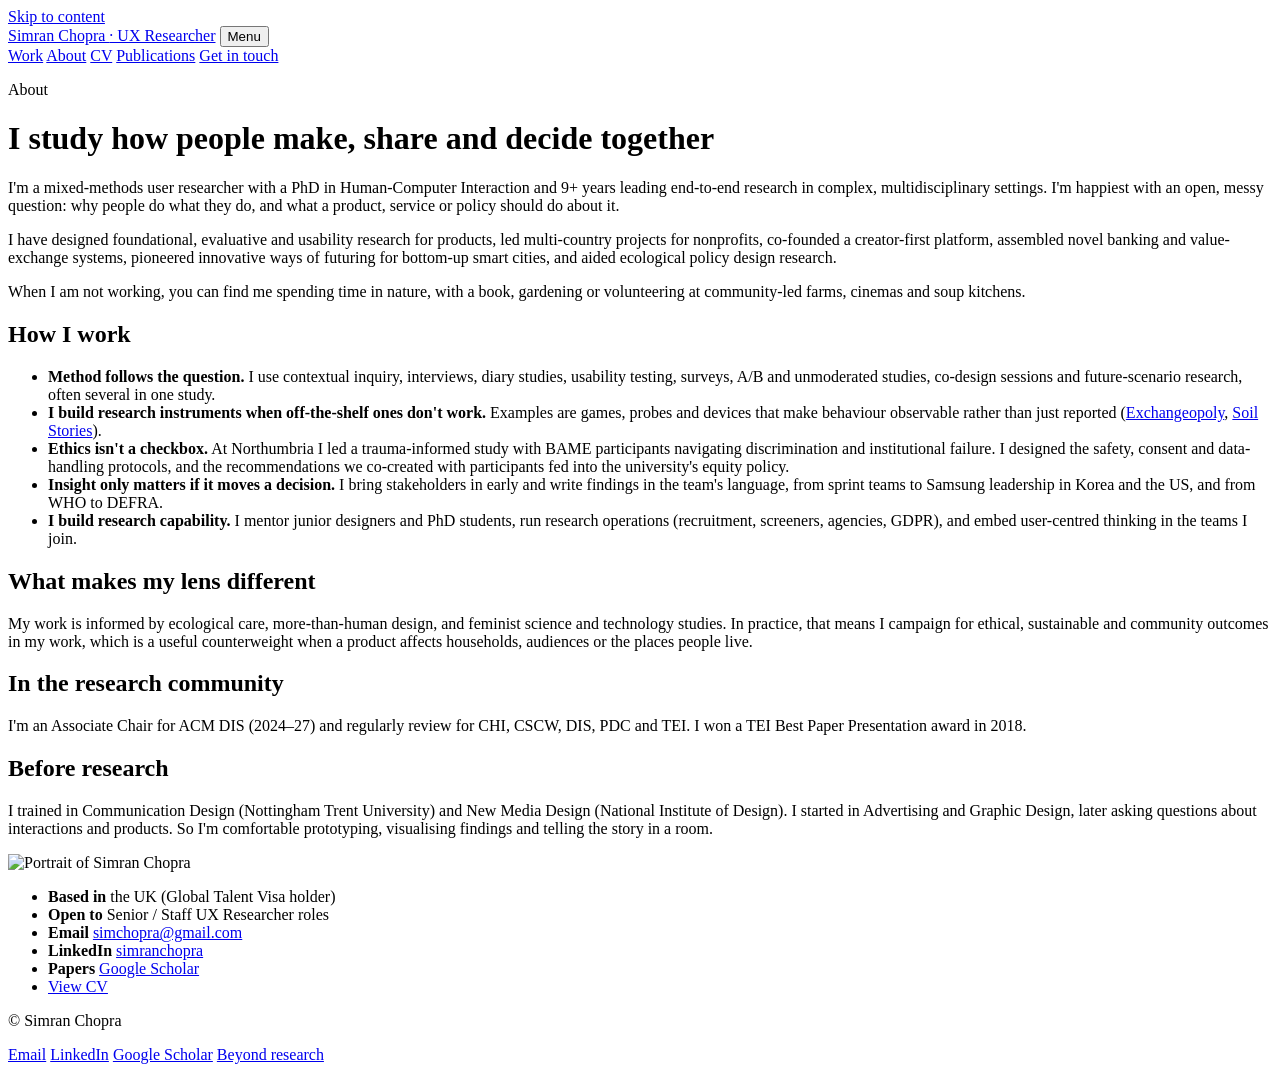
==== about/index.html @ c25fecdd "Update index.html" ====
<!doctype html>
<html lang="en">
<head>
  <meta charset="utf-8">
  <meta name="viewport" content="width=device-width, initial-scale=1">
  <title>About | Simran Chopra, UX Researcher</title>
  <meta name="description" content="About Simran Chopra, PhD: a mixed-methods UX researcher with 9+ years across Samsung R&amp;D, health products, a 0→1 startup, global health and HCI research.">
  <meta property="og:type" content="profile">
  <meta property="og:title" content="About Simran Chopra, UX Researcher">
  <meta property="og:image" content="https://simranchopra.com/images/profile.jpg">
  <meta property="og:url" content="https://simranchopra.com/about/">
  <link rel="canonical" href="https://simranchopra.com/about/">
  <link rel="preconnect" href="https://fonts.googleapis.com">
  <link rel="preconnect" href="https://fonts.gstatic.com" crossorigin>
  <link href="https://fonts.googleapis.com/css2?family=Inter:wght@400;500;600;700&family=Source+Serif+4:opsz,wght@8..60,500;8..60,600&display=swap" rel="stylesheet">
  <link rel="stylesheet" href="../css/site.css">
</head>
<body>
<a class="skip" href="#main">Skip to content</a>
<header class="site-header">
  <div class="wrap">
    <a class="brand" href="../">Simran Chopra <span>· UX Researcher</span></a>
    <button class="nav-toggle" aria-expanded="false" aria-controls="site-nav">Menu</button>
    <nav class="nav" id="site-nav" aria-label="Main">
      <a href="../#work">Work</a>
      <a href="./" aria-current="page">About</a>
      <a href="../cv/">CV</a>
      <a href="https://scholar.google.com/citations?user=BnQQZqMAAAAJ&amp;hl=en" target="_blank" rel="noopener">Publications</a>
      <a class="nav-cta" href="mailto:simchopra@gmail.com">Get in touch</a>
    </nav>
  </div>
</header>

<main id="main">
  <div class="wrap">
    <div class="page-head">
      <p class="eyebrow">About</p>
      <h1>I study how people make, share and decide together</h1>
    </div>
    <div class="about-grid">
      <div class="prose">
        <p>I'm a mixed-methods user researcher with a PhD in Human-Computer Interaction and 9+ years leading end-to-end research in complex, multidisciplinary settings. I'm happiest with an open, messy question: why people do what they do, and what a product, service or policy should do about it.</p>
        <p>I have designed foundational, evaluative and usability research for products, led multi-country projects for nonprofits, co-founded a creator-first platform, assembled novel banking and value-exchange systems, pioneered innovative ways of futuring for bottom-up smart cities, and aided ecological policy design research. 
        <p>When I am not working, you can find me spending time in nature, with a book, gardening or volunteering at community-led farms, cinemas and soup kitchens.

        <h2>How I work</h2>
        <ul>
          <li><strong>Method follows the question.</strong> I use contextual inquiry, interviews, diary studies, usability testing, surveys, A/B and unmoderated studies, co-design sessions and future-scenario research, often several in one study.</li>
          <li><strong>I build research instruments when off-the-shelf ones don't work.</strong> Examples are games, probes and devices that make behaviour observable rather than just reported (<a href="../work/exchangeopoly/">Exchangeopoly</a>, <a href="../work/soil-stories/">Soil Stories</a>).</li>
          <li><strong>Ethics isn't a checkbox.</strong> At Northumbria I led a trauma-informed study with BAME participants navigating discrimination and institutional failure. I designed the safety, consent and data-handling protocols, and the recommendations we co-created with participants fed into the university's equity policy.</li>
          <li><strong>Insight only matters if it moves a decision.</strong> I bring stakeholders in early and write findings in the team's language, from sprint teams to Samsung leadership in Korea and the US, and from WHO to DEFRA.</li>
          <li><strong>I build research capability.</strong> I mentor junior designers and PhD students, run research operations (recruitment, screeners, agencies, GDPR), and embed user-centred thinking in the teams I join.</li>
        </ul>

        <h2>What makes my lens different</h2>
        <p> My work is informed by ecological care, more-than-human design, and feminist science and technology studies. In practice, that means I campaign for ethical, sustainable and community outcomes in my work, which is a useful counterweight when a product affects households, audiences or the places people live.</p>

        <h2>In the research community</h2>
        <p>I'm an Associate Chair for ACM DIS (2024–27) and regularly review for CHI, CSCW, DIS, PDC and TEI. I won a TEI Best Paper Presentation award in 2018.</p>

        <h2>Before research</h2>
        <p>I trained in Communication Design (Nottingham Trent University) and New Media Design (National Institute of Design). I started in Advertising and Graphic Design, later asking questions about interactions and products. So I'm comfortable prototyping, visualising findings and telling the story in a room.</p>
      </div>
      <aside>
        <img src="../images/profile.jpg" alt="Portrait of Simran Chopra" width="300" height="300">
        <ul class="facts">
          <li><strong>Based in</strong> the UK (Global Talent Visa holder)</li>
          <li><strong>Open to</strong> Senior / Staff UX Researcher roles</li>
          <li><strong>Email</strong> <a href="mailto:simchopra@gmail.com">simchopra@gmail.com</a></li>
          <li><strong>LinkedIn</strong> <a href="https://www.linkedin.com/in/simranchopra">simranchopra</a></li>
          <li><strong>Papers</strong> <a href="https://scholar.google.com/citations?user=BnQQZqMAAAAJ&amp;hl=en">Google Scholar</a></li>
          <li><a class="btn btn-primary" href="../cv/" style="margin-top:8px">View CV</a></li>
        </ul>
      </aside>
    </div>
  </div>
</main>

<footer class="site-footer">
  <div class="wrap">
    <p>© Simran Chopra</p>
    <nav aria-label="Footer">
      <a href="mailto:simchopra@gmail.com">Email</a>
      <a href="https://www.linkedin.com/in/simranchopra">LinkedIn</a>
      <a href="https://scholar.google.com/citations?user=BnQQZqMAAAAJ&amp;hl=en">Google Scholar</a>
      <a href="../beyond/">Beyond research</a>
    </nav>
  </div>
</footer>
<script src="../js/nav.js"></script>
</body>
</html>
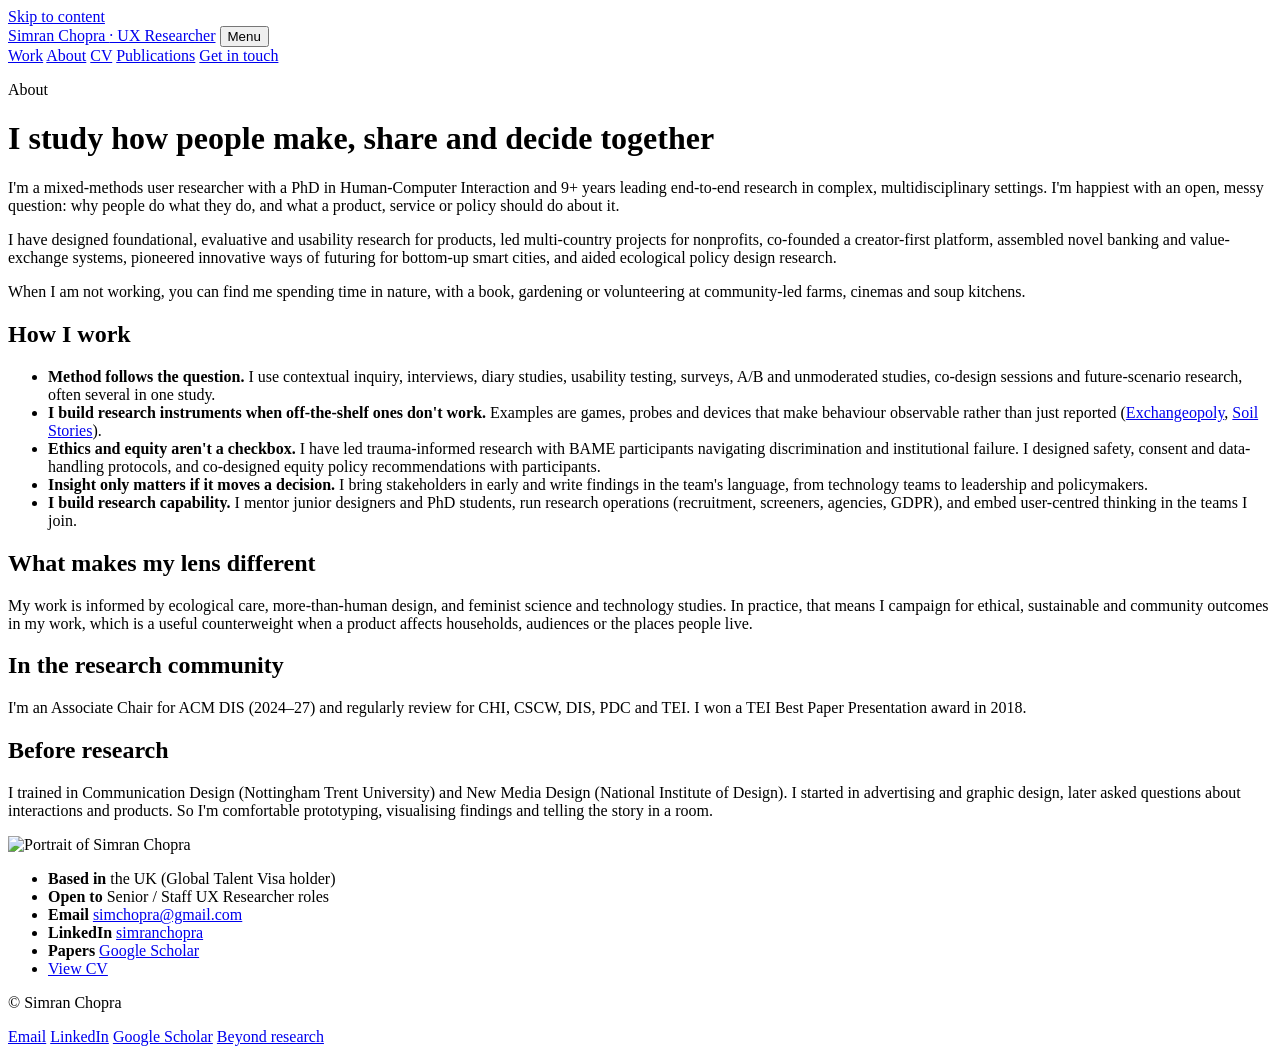
==== commit 59db3112: "Update index.html" ====
--- a/about/index.html
+++ b/about/index.html
@@ -47,8 +47,8 @@
         <ul>
           <li><strong>Method follows the question.</strong> I use contextual inquiry, interviews, diary studies, usability testing, surveys, A/B and unmoderated studies, co-design sessions and future-scenario research, often several in one study.</li>
           <li><strong>I build research instruments when off-the-shelf ones don't work.</strong> Examples are games, probes and devices that make behaviour observable rather than just reported (<a href="../work/exchangeopoly/">Exchangeopoly</a>, <a href="../work/soil-stories/">Soil Stories</a>).</li>
-          <li><strong>Ethics isn't a checkbox.</strong> At Northumbria I led a trauma-informed study with BAME participants navigating discrimination and institutional failure. I designed the safety, consent and data-handling protocols, and the recommendations we co-created with participants fed into the university's equity policy.</li>
-          <li><strong>Insight only matters if it moves a decision.</strong> I bring stakeholders in early and write findings in the team's language, from sprint teams to Samsung leadership in Korea and the US, and from WHO to DEFRA.</li>
+          <li><strong>Ethics and equity aren't a checkbox.</strong> I have led trauma-informed research with BAME participants navigating discrimination and institutional failure. I designed safety, consent and data-handling protocols, and co-designed equity policy recommendations with participants.</li>
+          <li><strong>Insight only matters if it moves a decision.</strong> I bring stakeholders in early and write findings in the team's language, from technology teams to leadership and policymakers.</li>
           <li><strong>I build research capability.</strong> I mentor junior designers and PhD students, run research operations (recruitment, screeners, agencies, GDPR), and embed user-centred thinking in the teams I join.</li>
         </ul>
 
@@ -59,7 +59,7 @@
         <p>I'm an Associate Chair for ACM DIS (2024–27) and regularly review for CHI, CSCW, DIS, PDC and TEI. I won a TEI Best Paper Presentation award in 2018.</p>
 
         <h2>Before research</h2>
-        <p>I trained in Communication Design (Nottingham Trent University) and New Media Design (National Institute of Design). I started in Advertising and Graphic Design, later asking questions about interactions and products. So I'm comfortable prototyping, visualising findings and telling the story in a room.</p>
+        <p>I trained in Communication Design (Nottingham Trent University) and New Media Design (National Institute of Design). I started in advertising and graphic design, later asked questions about interactions and products. So I'm comfortable prototyping, visualising findings and telling the story in a room.</p>
       </div>
       <aside>
         <img src="../images/profile.jpg" alt="Portrait of Simran Chopra" width="300" height="300">
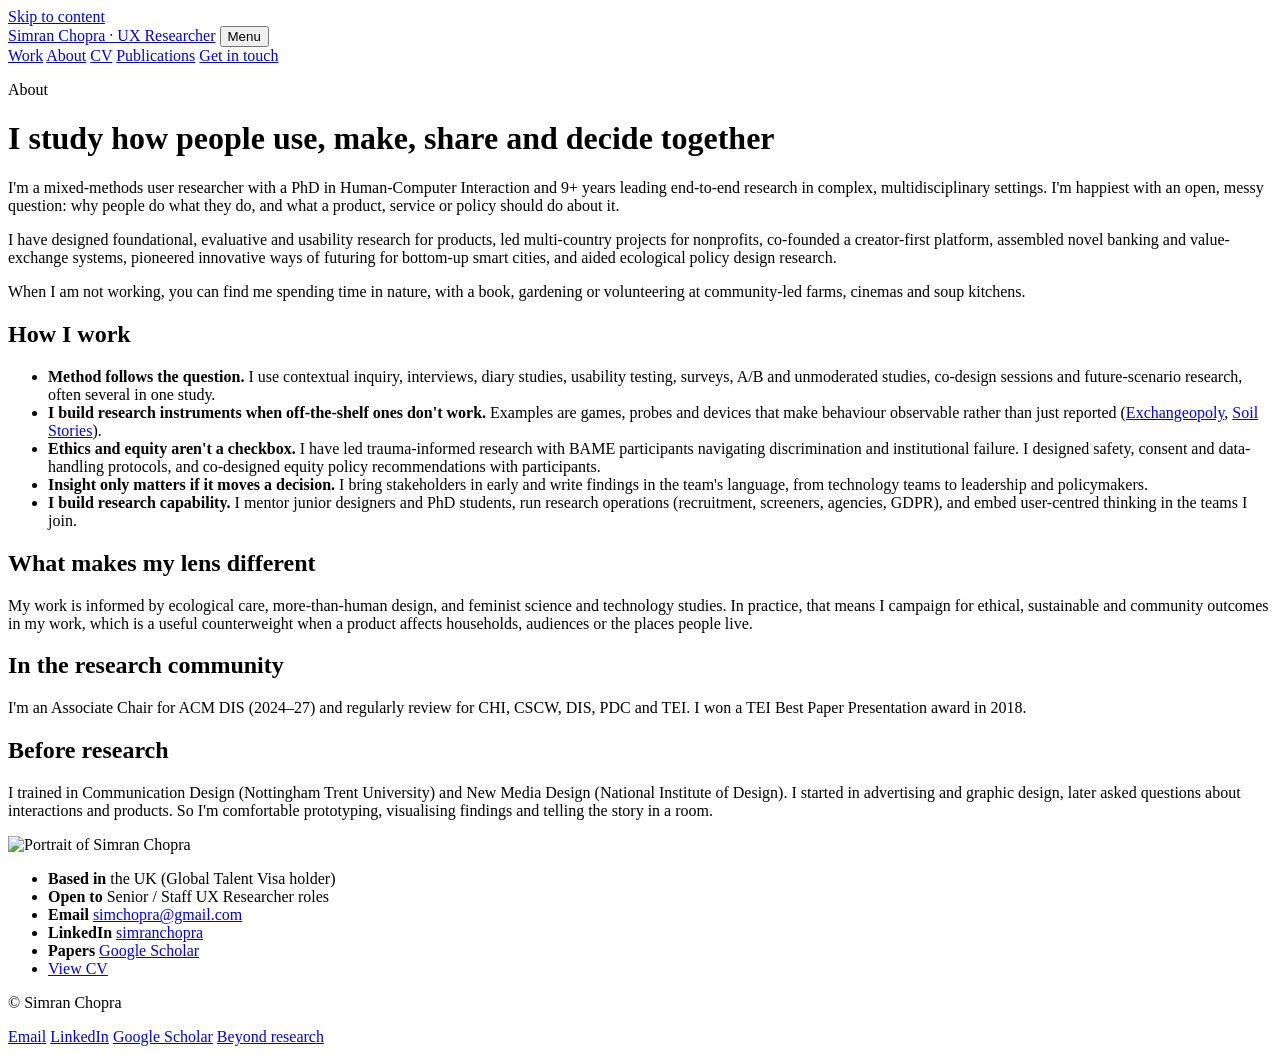
==== commit 932e4040: "Update index.html" ====
--- a/about/index.html
+++ b/about/index.html
@@ -35,7 +35,7 @@
   <div class="wrap">
     <div class="page-head">
       <p class="eyebrow">About</p>
-      <h1>I study how people make, share and decide together</h1>
+      <h1>I study how people use, make, share and decide together</h1>
     </div>
     <div class="about-grid">
       <div class="prose">
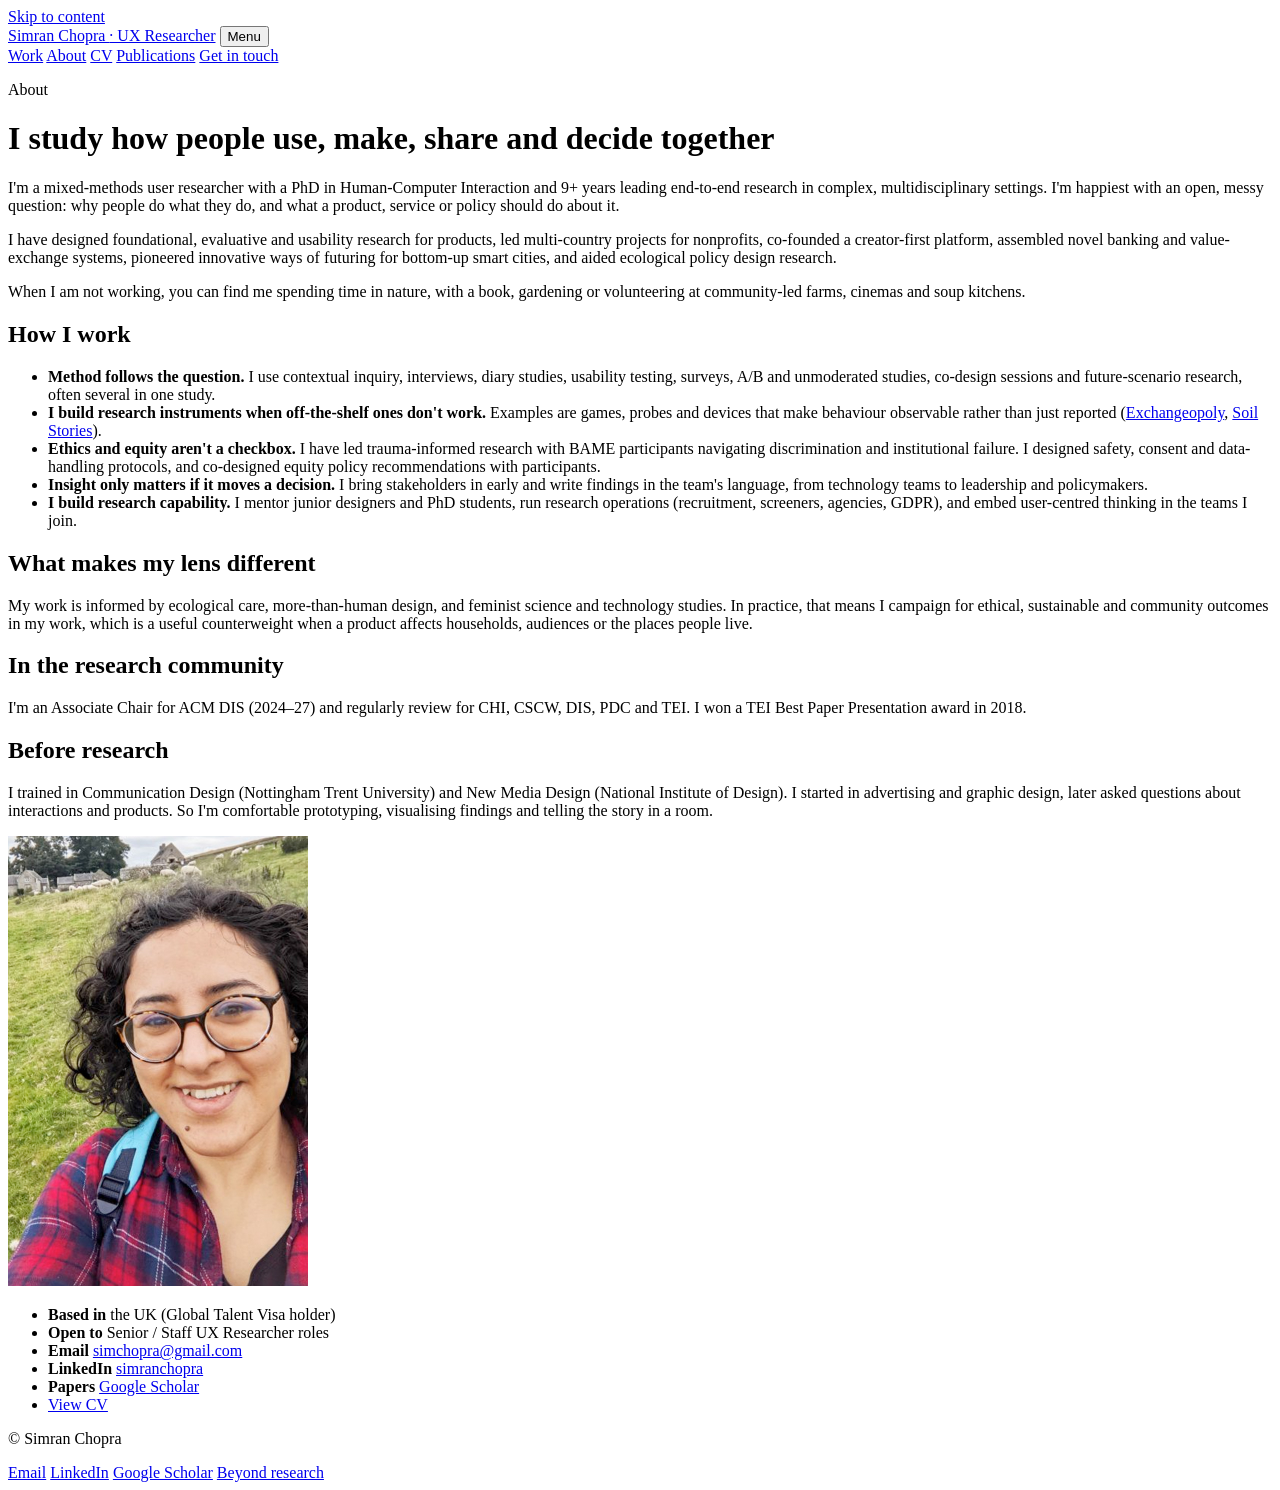
==== commit 0b092669: "Use new portrait on About page Co-Authored-By: Claude Opus 5.5 <noreply@anthropic.com>" ====
--- a/about/index.html
+++ b/about/index.html
@@ -7,7 +7,7 @@
   <meta name="description" content="About Simran Chopra, PhD: a mixed-methods UX researcher with 9+ years across Samsung R&amp;D, health products, a 0→1 startup, global health and HCI research.">
   <meta property="og:type" content="profile">
   <meta property="og:title" content="About Simran Chopra, UX Researcher">
-  <meta property="og:image" content="https://simranchopra.com/images/profile.jpg">
+  <meta property="og:image" content="https://simranchopra.com/images/simran-chopra.jpg">
   <meta property="og:url" content="https://simranchopra.com/about/">
   <link rel="canonical" href="https://simranchopra.com/about/">
   <link rel="preconnect" href="https://fonts.googleapis.com">
@@ -62,7 +62,7 @@
         <p>I trained in Communication Design (Nottingham Trent University) and New Media Design (National Institute of Design). I started in advertising and graphic design, later asked questions about interactions and products. So I'm comfortable prototyping, visualising findings and telling the story in a room.</p>
       </div>
       <aside>
-        <img src="../images/profile.jpg" alt="Portrait of Simran Chopra" width="300" height="300">
+        <img src="../images/simran-chopra.jpg" alt="Simran Chopra smiling outdoors, on a grassy hillside with grazing sheep and stone cottages behind her" width="300" height="450">
         <ul class="facts">
           <li><strong>Based in</strong> the UK (Global Talent Visa holder)</li>
           <li><strong>Open to</strong> Senior / Staff UX Researcher roles</li>
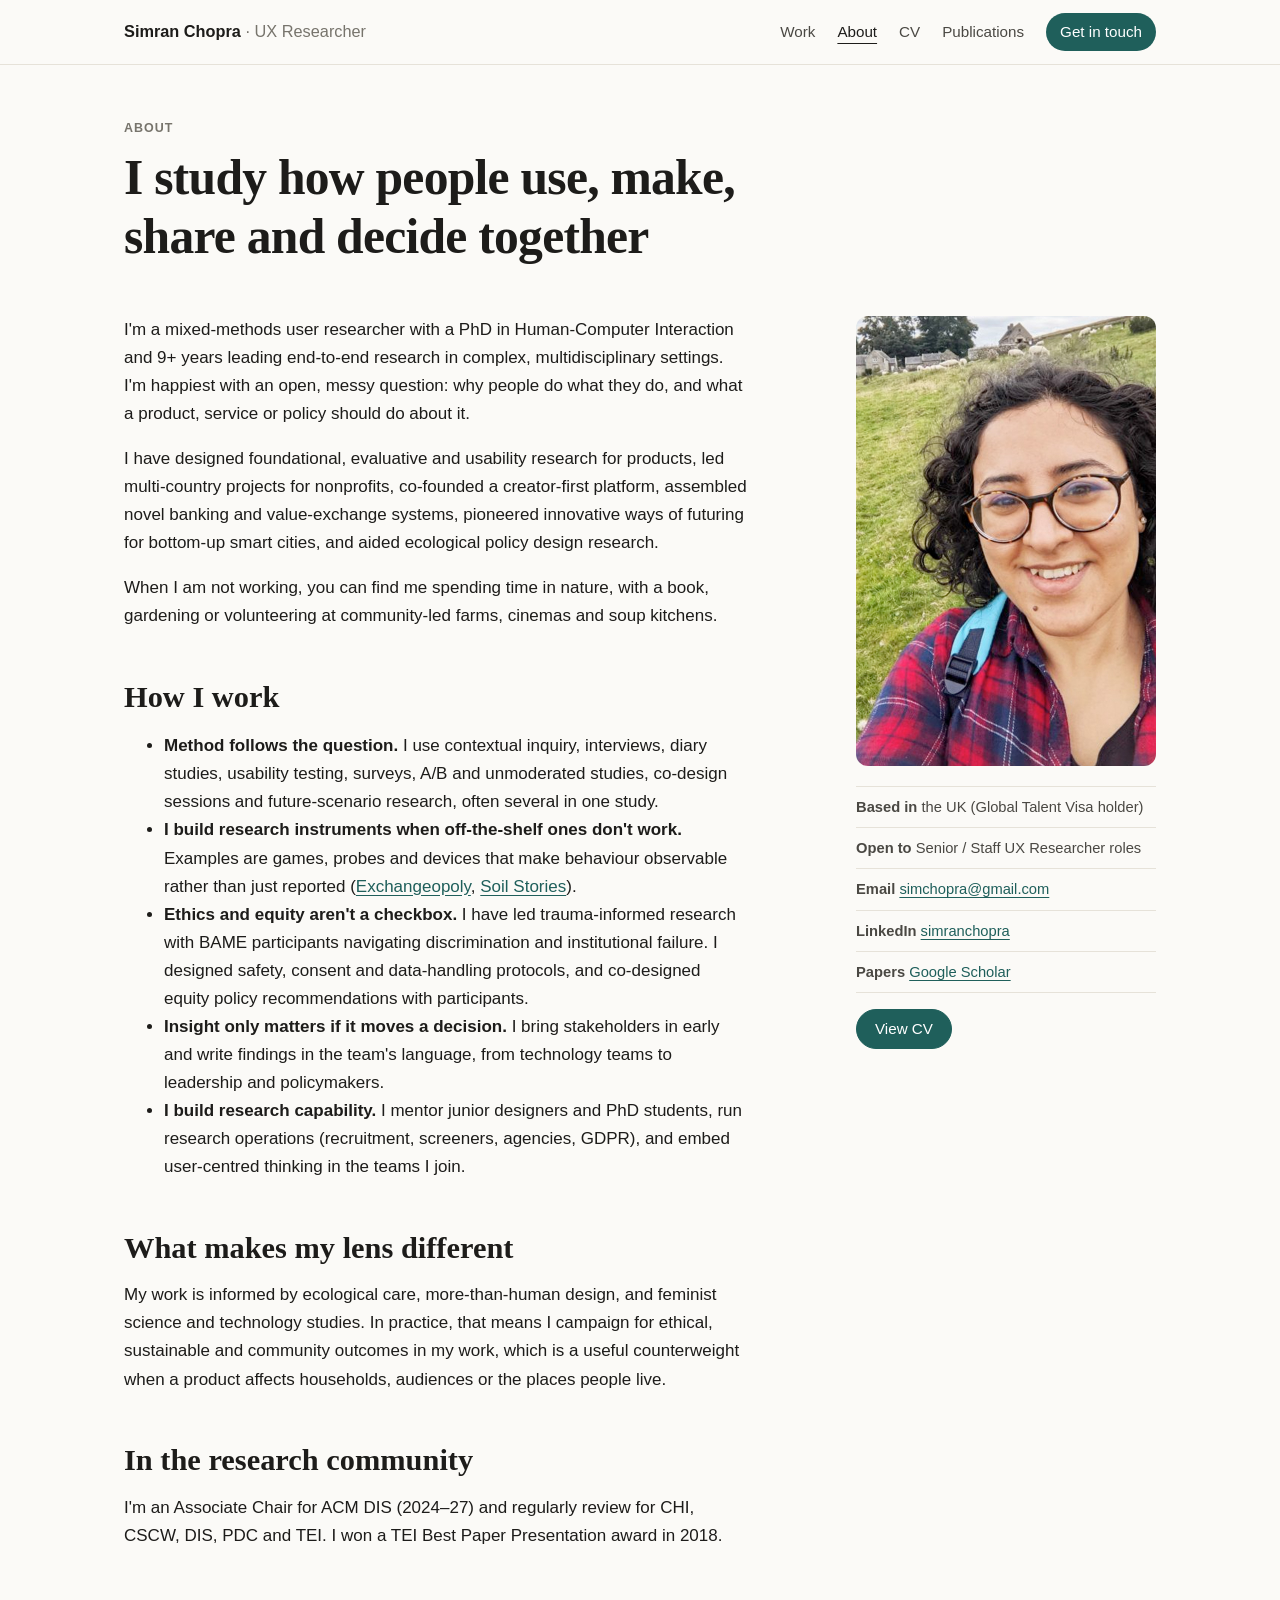
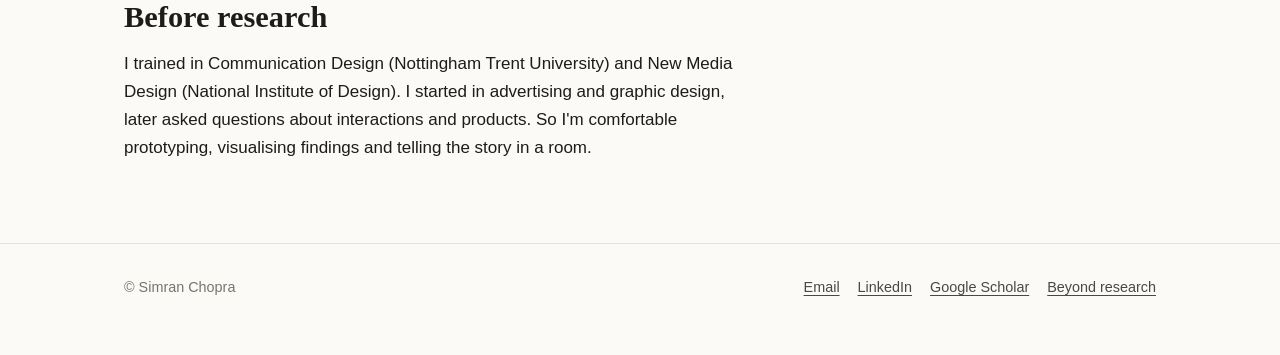
==== commit 388b0517: "Keep About headline to the width of the text column Co-Authored-By: Claude Opus 5.5 <noreply@anthrop" ====
--- a/about/index.html
+++ b/about/index.html
@@ -35,7 +35,7 @@
   <div class="wrap">
     <div class="page-head">
       <p class="eyebrow">About</p>
-      <h1>I study how people use, make, share and decide together</h1>
+      <h1 class="about-title">I study how people use, make, share and decide together</h1>
     </div>
     <div class="about-grid">
       <div class="prose">
--- a/css/site.css
+++ b/css/site.css
@@ -0,0 +1,314 @@
+/* Simran Chopra, UX Researcher portfolio
+   One stylesheet for every page. Colours are tokens; dark mode follows the OS. */
+
+:root {
+  --bg: #fbfaf7;
+  --surface: #ffffff;
+  --ink: #1d1c1a;
+  --ink-2: #4a4843;
+  --ink-3: #77746c;
+  --line: #e6e2d9;
+  --accent: #1f5f5b;
+  --accent-ink: #ffffff;
+  --accent-soft: #e3efed;
+  --chip: #f1eee7;
+  --todo-bg: #fff3c4;
+  --todo-ink: #6b4e00;
+  --radius: 12px;
+  --max: 1080px;
+  --serif: "Source Serif 4", Georgia, "Times New Roman", serif;
+  --sans: "Inter", -apple-system, BlinkMacSystemFont, "Segoe UI", Roboto, Helvetica, Arial, sans-serif;
+}
+
+@media (prefers-color-scheme: dark) {
+  :root {
+    --bg: #151514;
+    --surface: #1d1d1b;
+    --ink: #f1efe9;
+    --ink-2: #c9c6bd;
+    --ink-3: #9a968c;
+    --line: #33322e;
+    --accent: #7cc4bc;
+    --accent-ink: #0f2523;
+    --accent-soft: #1f3331;
+    --chip: #2a2926;
+    --todo-bg: #4a3b00;
+    --todo-ink: #ffe28a;
+  }
+}
+
+/* ---- TODO markers: content Simran still needs to supply or verify.
+   Before launch, uncomment the next line (or remove the markers). */
+/* .todo { display: none !important; } */
+.todo {
+  background: var(--todo-bg);
+  color: var(--todo-ink);
+  font: 600 0.78rem/1.4 var(--sans);
+  padding: 0.1em 0.45em;
+  border-radius: 4px;
+  letter-spacing: 0.01em;
+}
+
+*, *::before, *::after { box-sizing: border-box; }
+html { -webkit-text-size-adjust: 100%; }
+body {
+  margin: 0;
+  background: var(--bg);
+  color: var(--ink);
+  font: 400 1.0625rem/1.65 var(--sans);
+  -webkit-font-smoothing: antialiased;
+}
+img { max-width: 100%; height: auto; display: block; }
+a { color: var(--accent); text-underline-offset: 0.18em; }
+a:hover { text-decoration-thickness: 2px; }
+h1, h2, h3 { font-family: var(--serif); font-weight: 600; line-height: 1.2; margin: 0 0 0.5em; color: var(--ink); }
+h1 { font-size: clamp(2rem, 4.5vw, 3.1rem); letter-spacing: -0.015em; }
+h2 { font-size: clamp(1.45rem, 2.6vw, 1.9rem); }
+h3 { font-size: 1.2rem; }
+p { margin: 0 0 1em; }
+
+.wrap { max-width: var(--max); margin: 0 auto; padding: 0 24px; }
+@media (max-width: 600px) { .wrap { padding: 0 16px; } }
+
+.skip { position: absolute; left: -9999px; }
+.skip:focus { left: 16px; top: 12px; background: var(--surface); padding: 8px 12px; z-index: 10; }
+
+/* ---- Header / nav ---- */
+.site-header { border-bottom: 1px solid var(--line); background: var(--bg); position: sticky; top: 0; z-index: 5; }
+.site-header .wrap { display: flex; align-items: center; justify-content: space-between; gap: 16px; min-height: 64px; }
+.brand { font: 600 1.02rem/1.2 var(--sans); color: var(--ink); text-decoration: none; }
+.brand span { color: var(--ink-3); font-weight: 400; }
+.nav { display: flex; gap: 22px; align-items: center; }
+.nav a { color: var(--ink-2); text-decoration: none; font-size: 0.95rem; }
+.nav a:hover, .nav a[aria-current="page"] { color: var(--ink); text-decoration: underline; text-underline-offset: 0.4em; }
+.nav .nav-cta { color: var(--accent-ink); background: var(--accent); padding: 6px 14px; border-radius: 999px; }
+.nav .nav-cta:hover { color: var(--accent-ink); text-decoration: none; opacity: 0.9; }
+.nav-toggle { display: none; background: none; border: 1px solid var(--line); color: var(--ink); border-radius: 8px; padding: 6px 10px; font: inherit; font-size: 0.9rem; }
+@media (max-width: 720px) {
+  .nav-toggle { display: block; }
+  .nav { display: none; position: absolute; top: 64px; left: 0; right: 0; flex-direction: column; align-items: flex-start; gap: 4px; padding: 12px 16px 18px; background: var(--bg); border-bottom: 1px solid var(--line); }
+  .nav.open { display: flex; }
+  .nav a { padding: 6px 0; }
+}
+
+/* ---- Buttons & chips ---- */
+.btn { display: inline-flex; align-items: center; gap: 8px; padding: 10px 18px; border-radius: 999px; font: 500 0.95rem/1.2 var(--sans); text-decoration: none; border: 1px solid var(--line); color: var(--ink); background: var(--surface); cursor: pointer; }
+.btn:hover { border-color: var(--ink-3); }
+.btn-primary { background: var(--accent); color: var(--accent-ink); border-color: var(--accent); }
+.btn-primary:hover { opacity: 0.92; border-color: var(--accent); }
+.actions { display: flex; flex-wrap: wrap; gap: 10px; }
+
+.chips { display: flex; flex-wrap: wrap; gap: 6px; padding: 0; margin: 0; list-style: none; }
+.chip { font: 500 0.8rem/1 var(--sans); background: var(--chip); color: var(--ink-2); padding: 6px 10px; border-radius: 999px; }
+.chip-type { background: var(--accent-soft); color: var(--accent); }
+
+.eyebrow { font: 600 0.78rem/1.2 var(--sans); text-transform: uppercase; letter-spacing: 0.08em; color: var(--ink-3); margin-bottom: 12px; }
+
+/* ---- Home ---- */
+.hero { padding: 72px 0 48px; }
+.hero h1 { max-width: 16ch; }
+.hero .lede { font-size: clamp(1.1rem, 1.9vw, 1.3rem); color: var(--ink-2); max-width: 62ch; margin-bottom: 28px; }
+.hero .lede:last-child { margin-bottom: 0; }
+.hero + section.block { padding-top: 48px; border-top: 1px solid var(--line); }
+@media (max-width: 600px) { .hero { padding: 44px 0 32px; } }
+
+.stats { display: flex; flex-wrap: wrap; gap: 12px 36px; margin: 0 0 30px; padding: 0; list-style: none; }
+.stats li { display: flex; flex-direction: column; }
+.stats strong { font: 600 1.9rem/1.1 var(--serif); color: var(--accent); }
+.stats span { font-size: 0.85rem; color: var(--ink-3); }
+
+.proof { border-top: 1px solid var(--line); border-bottom: 1px solid var(--line); padding: 18px 0; }
+.proof p { margin: 0; color: var(--ink-3); font-size: 0.92rem; }
+.proof strong { color: var(--ink-2); font-weight: 600; }
+
+section.block { padding: 64px 0; }
+section.block + section.block { padding-top: 0; }
+.section-head { display: flex; justify-content: space-between; align-items: baseline; gap: 16px; margin-bottom: 24px; flex-wrap: wrap; }
+.section-head p { color: var(--ink-3); margin: 0; }
+
+.cards { display: grid; grid-template-columns: repeat(2, minmax(0, 1fr)); gap: 20px; }
+@media (max-width: 760px) { .cards { grid-template-columns: 1fr; } }
+.card { display: flex; flex-direction: column; background: var(--surface); border: 1px solid var(--line); border-radius: var(--radius); overflow: hidden; text-decoration: none; color: inherit; transition: border-color 0.15s, transform 0.15s; }
+.card:hover { border-color: var(--ink-3); transform: translateY(-2px); }
+.card-media { aspect-ratio: 16 / 9; background: var(--chip); overflow: hidden; }
+.card-media img { width: 100%; height: 100%; object-fit: cover; }
+/* product shots on a light backdrop: show the whole image instead of cropping */
+.card-media.contain, .cs-figure.contain img { background: #f7f7f7; }
+.card-media.contain img, .cs-figure.contain img { object-fit: contain; }
+.cs-figure.contain img { height: 560px; }
+.card-media.typo { display: flex; align-items: flex-end; padding: 20px; background: linear-gradient(135deg, var(--accent-soft), var(--chip)); }
+.card-media.typo span { font: 600 1.6rem/1.1 var(--serif); color: var(--accent); }
+.card-body { padding: 20px 22px 24px; display: flex; flex-direction: column; gap: 10px; flex: 1; }
+.card-body h3 { margin: 0; }
+.card-org { font-size: 0.85rem; color: var(--ink-3); margin: 0; }
+.card-body p { color: var(--ink-2); margin: 0; font-size: 0.98rem; }
+.card-body .chips { margin-top: auto; padding-top: 6px; }
+
+.evidence { display: grid; grid-template-columns: repeat(auto-fit, minmax(190px, 1fr)); gap: 16px; }
+.evidence div { border-top: 2px solid var(--accent); padding-top: 12px; }
+.evidence h3 { font: 600 0.98rem/1.3 var(--sans); margin-bottom: 6px; }
+.evidence p { font-size: 0.92rem; color: var(--ink-2); margin: 0; }
+@media (min-width: 1000px) { .evidence { grid-template-columns: repeat(5, minmax(0, 1fr)); } }
+
+.beyond-teaser { background: var(--surface); border: 1px solid var(--line); border-radius: var(--radius); padding: 28px; display: flex; gap: 24px; justify-content: space-between; align-items: center; flex-wrap: wrap; }
+.beyond-teaser p { margin: 0; color: var(--ink-2); max-width: 60ch; }
+.beyond-merged { flex-direction: column; align-items: flex-start; justify-content: flex-start; gap: 12px; }
+.beyond-merged h3 { margin: 0; }
+.beyond-merged p { max-width: none; }
+.beyond-merged .actions { margin-top: 6px; }
+
+/* ---- Case study ---- */
+.cs-hero { padding: 56px 0 32px; }
+.cs-hero h1 { max-width: 22ch; }
+.cs-hero .lede { font-size: 1.2rem; color: var(--ink-2); max-width: 62ch; }
+.cs-meta { display: grid; grid-template-columns: repeat(auto-fit, minmax(180px, 1fr)); gap: 16px 28px; padding: 22px 0; border-top: 1px solid var(--line); border-bottom: 1px solid var(--line); margin: 28px 0 0; }
+.cs-meta dt { font: 600 0.75rem/1.2 var(--sans); text-transform: uppercase; letter-spacing: 0.08em; color: var(--ink-3); margin-bottom: 6px; }
+.cs-meta dd { margin: 0; font-size: 0.95rem; color: var(--ink-2); }
+.cs-figure { margin: 36px 0 0; }
+.cs-figure img { border-radius: var(--radius); width: 100%; max-height: 560px; object-fit: cover; }
+.cs-figure figcaption, .gallery figcaption { font-size: 0.85rem; color: var(--ink-3); margin-top: 8px; }
+.cs-typo + .cs-figure { margin-top: 24px; }
+
+/* Image carousel (several hero images). Scroll-snap works without JS; js/carousel.js adds controls. */
+.carousel { position: relative; }
+.carousel-track { display: flex; overflow-x: auto; scroll-snap-type: x mandatory; scroll-behavior: smooth; scrollbar-width: none; border-radius: var(--radius); }
+.carousel-track::-webkit-scrollbar { display: none; }
+.carousel-track:focus-visible { outline: 2px solid var(--accent); outline-offset: 3px; }
+.carousel-slide { flex: 0 0 100%; margin: 0; scroll-snap-align: start; }
+.carousel-slide img { aspect-ratio: 16 / 10; height: auto; max-height: 560px; }
+.carousel-btn { position: absolute; top: calc(50% - 40px); width: 44px; height: 44px; border-radius: 50%; border: 0; background: rgba(20, 20, 18, 0.55); color: #fff; font: 400 1.7rem/1 var(--sans); cursor: pointer; display: grid; place-items: center; padding: 0 0 4px; }
+.carousel-btn:hover { background: rgba(20, 20, 18, 0.75); }
+.carousel-btn:disabled { opacity: 0; pointer-events: none; }
+.carousel-prev { left: 14px; }
+.carousel-next { right: 14px; }
+.carousel-dots { display: flex; justify-content: center; gap: 8px; margin-top: 12px; }
+.carousel-dot { width: 9px; height: 9px; padding: 0; border-radius: 50%; border: 0; background: var(--line); cursor: pointer; }
+.carousel-dot[aria-current="true"] { background: var(--accent); }
+@media (max-width: 600px) { .carousel-btn { display: none; } }
+.cs-typo { border-radius: var(--radius); background: linear-gradient(135deg, var(--accent-soft), var(--chip)); padding: 56px 32px; margin-top: 36px; }
+.cs-typo p { font: 600 clamp(1.3rem, 2.6vw, 1.9rem)/1.3 var(--serif); color: var(--accent); margin: 0; max-width: 28ch; }
+.cs-typo-pair { display: grid; grid-template-columns: repeat(2, minmax(0, 1fr)); gap: 48px; }
+.cs-typo-pair p { font-size: clamp(1.2rem, 2.1vw, 1.6rem); max-width: none; }
+.cs-typo-pair p + p { border-left: 1px solid color-mix(in srgb, var(--accent) 30%, transparent); padding-left: 48px; }
+@media (max-width: 720px) {
+  .cs-typo-pair { grid-template-columns: 1fr; gap: 24px; }
+  .cs-typo-pair p + p { border-left: 0; padding-left: 0; border-top: 1px solid color-mix(in srgb, var(--accent) 30%, transparent); padding-top: 24px; }
+}
+
+.cs-body { padding-top: 48px; padding-bottom: 24px; }
+.cs-section { display: grid; grid-template-columns: 220px minmax(0, 1fr); gap: 32px; padding: 28px 0; border-top: 1px solid var(--line); }
+.cs-section:first-child { border-top: 0; }
+.cs-section h2 { font: 600 0.82rem/1.3 var(--sans); text-transform: uppercase; letter-spacing: 0.08em; color: var(--ink-3); margin: 0.35em 0 0; }
+.cs-section .content { max-width: 66ch; }
+.cs-section .content > :last-child { margin-bottom: 0; }
+.cs-section .content > .chips + * { margin-top: 14px; }
+.cs-section ul { padding-left: 1.1em; margin: 0 0 1em; }
+.cs-section li { margin-bottom: 0.4em; }
+.insight { font: 500 1.2rem/1.5 var(--serif); color: var(--ink); border-left: 3px solid var(--accent); padding-left: 18px; margin: 0 0 1em; }
+.insight + .insight { margin-top: 28px; }
+@media (max-width: 720px) { .cs-section { grid-template-columns: 1fr; gap: 10px; } }
+
+.gallery { display: grid; grid-template-columns: repeat(2, minmax(0, 1fr)); gap: 16px; margin: 0; }
+.gallery figure { margin: 0; }
+.gallery img { border-radius: 10px; aspect-ratio: 4 / 3; object-fit: cover; width: 100%; }
+@media (max-width: 600px) { .gallery { grid-template-columns: 1fr; } }
+
+.cs-next { display: flex; justify-content: space-between; gap: 16px; padding: 32px 0 64px; border-top: 1px solid var(--line); flex-wrap: wrap; }
+.cs-next a { text-decoration: none; }
+.cs-next small { display: block; color: var(--ink-3); font-size: 0.8rem; text-transform: uppercase; letter-spacing: 0.08em; }
+.cs-next span { font: 600 1.15rem/1.3 var(--serif); }
+
+/* ---- Prose pages (About / Beyond) ---- */
+.page-head { padding: 56px 0 24px; }
+.about-grid { display: grid; grid-template-columns: minmax(0, 1fr) 300px; gap: 48px; align-items: start; padding-bottom: 64px; }
+/* keep the About headline to the width of the text column (page width minus the 300px photo column and 48px gap) */
+@media (min-width: 801px) { .about-title { max-width: calc(100% - 348px); } }
+.about-grid img { border-radius: var(--radius); }
+.prose { max-width: 66ch; }
+.prose h2 { margin-top: 1.6em; }
+.facts { list-style: none; padding: 0; margin: 20px 0 0; font-size: 0.92rem; color: var(--ink-2); }
+.facts li { padding: 8px 0; border-top: 1px solid var(--line); }
+@media (max-width: 800px) { .about-grid { grid-template-columns: 1fr; } .about-grid aside { order: -1; max-width: 320px; } }
+
+.mini-cards { display: grid; grid-template-columns: repeat(auto-fill, minmax(230px, 1fr)); gap: 18px; }
+.mini-cards .card-media { aspect-ratio: 4 / 3; }
+.mini-cards .card-body { padding: 14px 16px 18px; gap: 6px; }
+.mini-cards h3 { font-size: 1.05rem; }
+.mini-cards .card-media.typo { align-items: flex-end; }
+.mini-cards .card-media.typo span { font-size: 1.25rem; }
+
+/* Beyond research project pages: video and audio embeds */
+.video-embed { aspect-ratio: 16 / 9; border-radius: var(--radius); overflow: hidden; background: #000; }
+.video-embed iframe { width: 100%; height: 100%; border: 0; display: block; }
+.audio-embed iframe { width: 100%; height: 300px; border: 0; border-radius: var(--radius); display: block; }
+.cs-figure + .cs-figure { margin-top: 20px; }
+.eyebrow a { color: inherit; }
+
+/* ---- Footer ---- */
+.site-footer { border-top: 1px solid var(--line); padding: 32px 0 40px; color: var(--ink-3); font-size: 0.9rem; }
+.site-footer .wrap { display: flex; justify-content: space-between; gap: 16px; flex-wrap: wrap; }
+.site-footer nav { display: flex; gap: 18px; flex-wrap: wrap; }
+.site-footer a { color: var(--ink-2); }
+
+/* ---- CV: a native web page on screen; print rules below produce the A4 PDF ---- */
+.cv-head { padding: 56px 0 8px; display: flex; justify-content: space-between; align-items: flex-end; gap: 24px; flex-wrap: wrap; }
+.cv-head h1 { margin: 0; }
+.cv-title { font: 500 1.1rem/1.4 var(--sans); color: var(--accent); margin: 6px 0 8px; }
+.cv-contact { font-size: 0.92rem; color: var(--ink-3); margin: 0; }
+.cv-contact a { color: var(--ink-2); }
+.cv .stats { margin: 28px 0 0; }
+.cv-layout { display: grid; grid-template-columns: minmax(0, 1fr) 320px; gap: 56px; margin-top: 32px; padding: 36px 0 72px; border-top: 1px solid var(--line); }
+.cv h2 { font: 600 0.8rem/1.2 var(--sans); text-transform: uppercase; letter-spacing: 0.1em; color: var(--accent); margin: 0 0 16px; }
+.cv-main > section + section, .cv-side > section + section { margin-top: 40px; }
+.cv-summary { font-size: 1.05rem; color: var(--ink-2); margin: 0; }
+.role { position: relative; padding: 0 0 28px 24px; border-left: 2px solid var(--line); }
+.role::before { content: ""; position: absolute; left: -6px; top: 7px; width: 10px; height: 10px; border-radius: 50%; background: var(--accent); }
+.role:last-child { padding-bottom: 4px; }
+.role-head { display: flex; justify-content: space-between; align-items: baseline; gap: 4px 16px; flex-wrap: wrap; }
+.role-head h3 { font: 600 1.02rem/1.4 var(--sans); margin: 0; }
+.role-dates { font-size: 0.85rem; color: var(--ink-3); white-space: nowrap; }
+.role-org { font-size: 0.9rem; color: var(--ink-3); margin: 2px 0 10px; }
+.role ul { margin: 0; padding-left: 1.1em; color: var(--ink-2); font-size: 0.97rem; }
+.role li { margin-bottom: 5px; }
+.role-link { font-size: 0.88rem; }
+.cv-side p { font-size: 0.93rem; color: var(--ink-2); margin: 0; }
+.cv-side h3 { font: 600 0.88rem/1.3 var(--sans); margin: 16px 0 8px; }
+.cv-side h3:first-of-type { margin-top: 0; }
+.cv-list { list-style: none; padding: 0; margin: 0; font-size: 0.92rem; color: var(--ink-2); }
+.cv-list li { padding: 9px 0; border-top: 1px solid var(--line); }
+.cv-list li:first-child { border-top: 0; padding-top: 0; }
+.cv-list strong { display: block; color: var(--ink); font-weight: 600; }
+.cv-list span { color: var(--ink-3); font-size: 0.86rem; }
+.cv-print-only { display: none; }
+@media (max-width: 860px) { .cv-layout { grid-template-columns: 1fr; gap: 44px; } }
+
+@media print {
+  :root { --bg: #fff; --surface: #fff; --ink: #1d1c1a; --ink-2: #3d3b37; --ink-3: #6f6c65; --line: #dcd8cf; --accent: #1f5f5b; --chip: #f1eee7; --accent-soft: #e3efed; }
+  @page { size: A4; margin: 12mm 13mm; }
+  body { background: #fff; font-size: 9pt; line-height: 1.38; }
+  .site-header, .site-footer, .skip, .cv-actions, .role-link { display: none !important; }
+  .cv-print-only { display: inline; }
+  .wrap { padding: 0; max-width: none; }
+  a { text-decoration: none; }
+  .cv-head { padding: 0; }
+  .cv-head h1 { font-size: 20pt; }
+  .cv-title { font-size: 10.5pt; margin: 2px 0 3px; }
+  .cv-contact { font-size: 8.4pt; }
+  .cv .stats { margin: 8px 0 0; gap: 4px 22px; }
+  .cv .stats strong { font-size: 13pt; }
+  .cv .stats span { font-size: 7.4pt; }
+  .cv-layout { grid-template-columns: minmax(0, 1fr) 56mm; gap: 7mm; margin-top: 8px; padding: 8px 0 0; }
+  .cv h2 { font-size: 7.6pt; margin-bottom: 6px; break-after: avoid; }
+  .cv-main > section + section, .cv-side > section + section { margin-top: 10px; }
+  .cv-summary, .role ul, .cv-side p, .cv-list { font-size: 8.4pt; }
+  .role { padding: 0 0 7px 10px; break-inside: avoid; }
+  .role::before { width: 6px; height: 6px; left: -4px; top: 4px; }
+  .role-head h3 { font-size: 8.8pt; }
+  .role-org, .role-dates, .cv-list span { font-size: 7.8pt; }
+  .role-org { margin: 0 0 3px; }
+  .role li { margin-bottom: 1px; }
+  .cv-side h3 { font-size: 8pt; margin: 6px 0 3px; }
+  .cv-list li { padding: 3px 0; }
+  .chips { gap: 3px; }
+  .chip { font-size: 6.8pt; padding: 3px 6px; }
+}
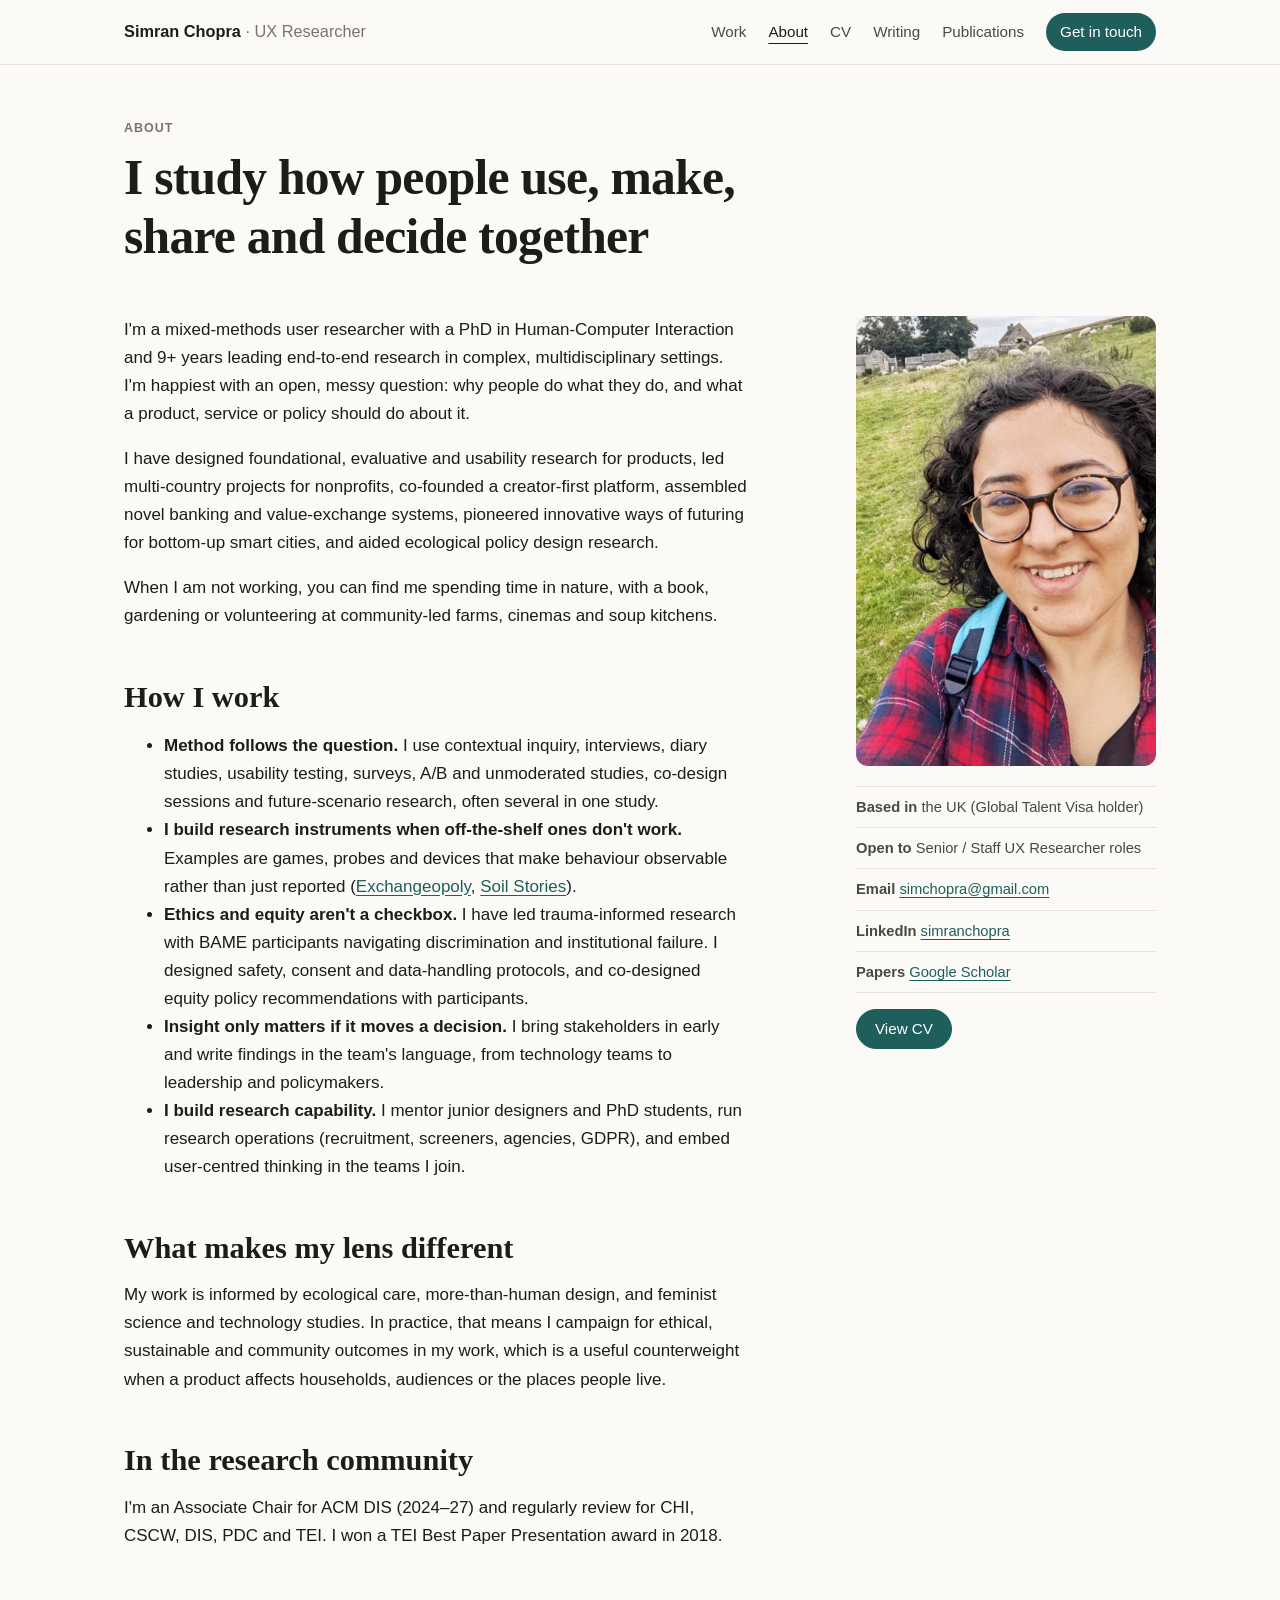
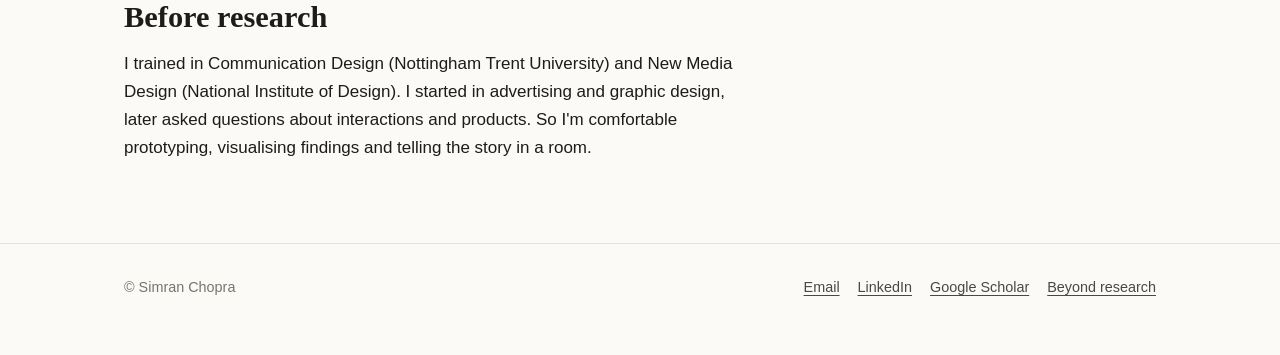
==== commit 7d1f9140: "Add Writing (Medium) to the site navigation Co-Authored-By: Claude Opus 5.5 <noreply@anthropic.com>" ====
--- a/about/index.html
+++ b/about/index.html
@@ -13,7 +13,7 @@
   <link rel="preconnect" href="https://fonts.googleapis.com">
   <link rel="preconnect" href="https://fonts.gstatic.com" crossorigin>
   <link href="https://fonts.googleapis.com/css2?family=Inter:wght@400;500;600;700&family=Source+Serif+4:opsz,wght@8..60,500;8..60,600&display=swap" rel="stylesheet">
-  <link rel="stylesheet" href="../css/site.css">
+  <link rel="stylesheet" href="../css/site.css?v=20261124">
 </head>
 <body>
 <a class="skip" href="#main">Skip to content</a>
@@ -25,6 +25,7 @@
       <a href="../#work">Work</a>
       <a href="./" aria-current="page">About</a>
       <a href="../cv/">CV</a>
+      <a href="https://medium.com/@simchopra" target="_blank" rel="noopener">Writing</a>
       <a href="https://scholar.google.com/citations?user=BnQQZqMAAAAJ&amp;hl=en" target="_blank" rel="noopener">Publications</a>
       <a class="nav-cta" href="mailto:simchopra@gmail.com">Get in touch</a>
     </nav>
@@ -35,7 +36,7 @@
   <div class="wrap">
     <div class="page-head">
       <p class="eyebrow">About</p>
-      <h1 class="about-title">I study how people use, make, share and decide together</h1>
+      <h1 class="about-title">I study how people use, make,<br class="br-wide"> share and decide together</h1>
     </div>
     <div class="about-grid">
       <div class="prose">
--- a/css/site.css
+++ b/css/site.css
@@ -223,6 +223,9 @@
 .about-grid { display: grid; grid-template-columns: minmax(0, 1fr) 300px; gap: 48px; align-items: start; padding-bottom: 64px; }
 /* keep the About headline to the width of the text column (page width minus the 300px photo column and 48px gap) */
 @media (min-width: 801px) { .about-title { max-width: calc(100% - 348px); } }
+/* line break that only applies on wide screens, where the headline has room for "...use, make," on one line */
+.br-wide { display: none; }
+@media (min-width: 1100px) { .br-wide { display: inline; } }
 .about-grid img { border-radius: var(--radius); }
 .prose { max-width: 66ch; }
 .prose h2 { margin-top: 1.6em; }
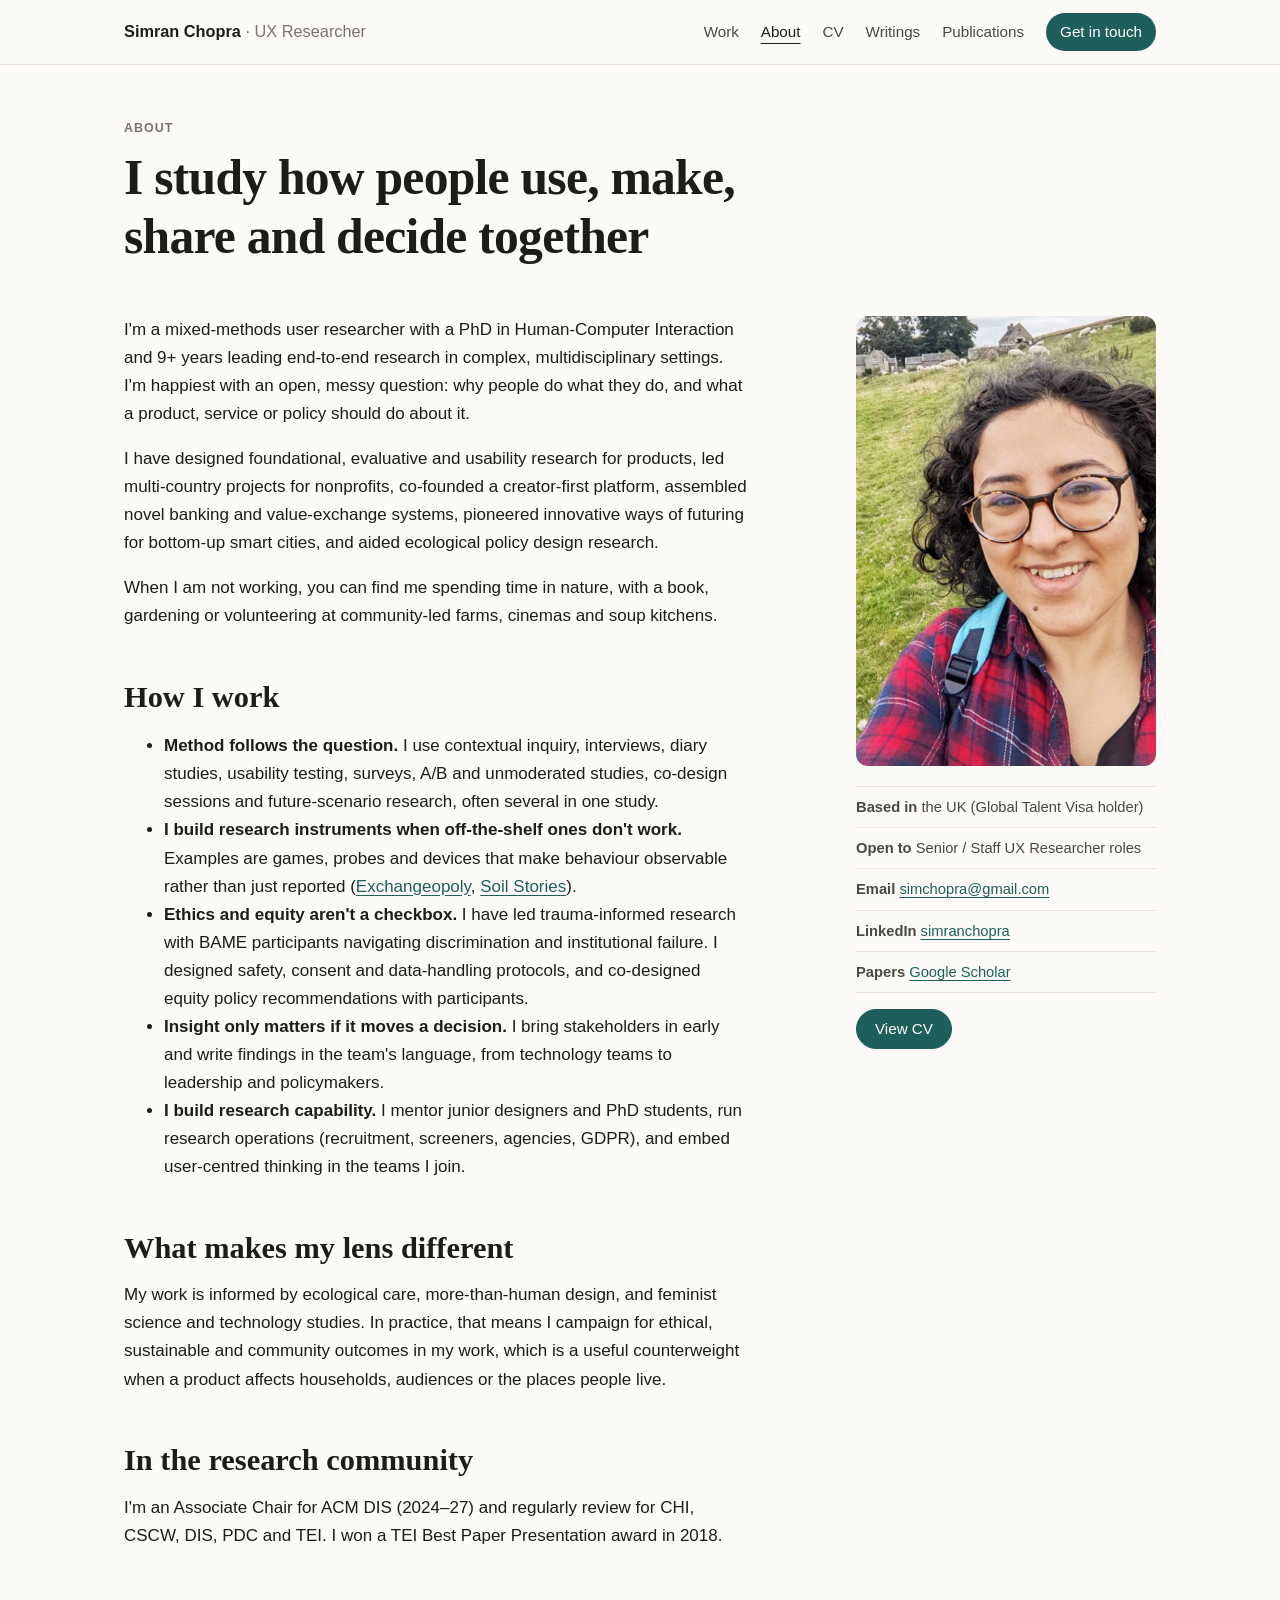
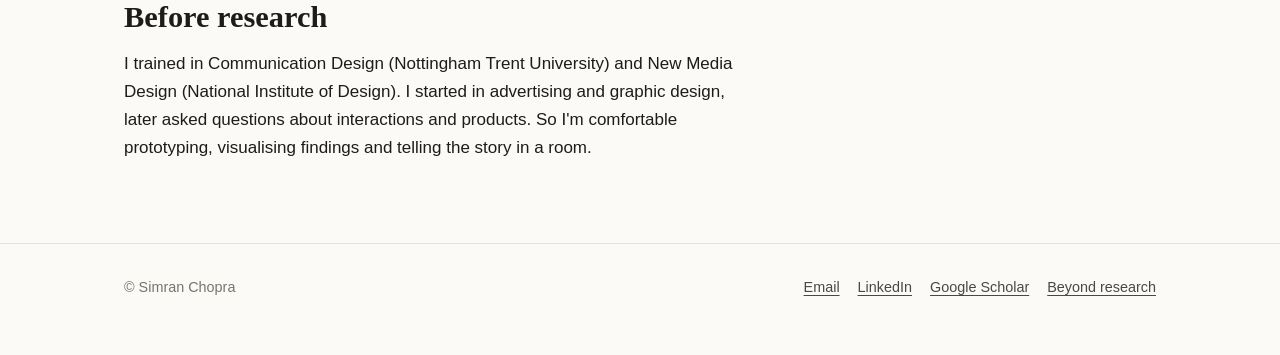
==== commit fd6717d7: "Rename nav item Writing to Writings Co-Authored-By: Claude Opus 5.5 <noreply@anthropic.com>" ====
--- a/about/index.html
+++ b/about/index.html
@@ -25,7 +25,7 @@
       <a href="../#work">Work</a>
       <a href="./" aria-current="page">About</a>
       <a href="../cv/">CV</a>
-      <a href="https://medium.com/@simchopra" target="_blank" rel="noopener">Writing</a>
+      <a href="https://medium.com/@simchopra" target="_blank" rel="noopener">Writings</a>
       <a href="https://scholar.google.com/citations?user=BnQQZqMAAAAJ&amp;hl=en" target="_blank" rel="noopener">Publications</a>
       <a class="nav-cta" href="mailto:simchopra@gmail.com">Get in touch</a>
     </nav>
